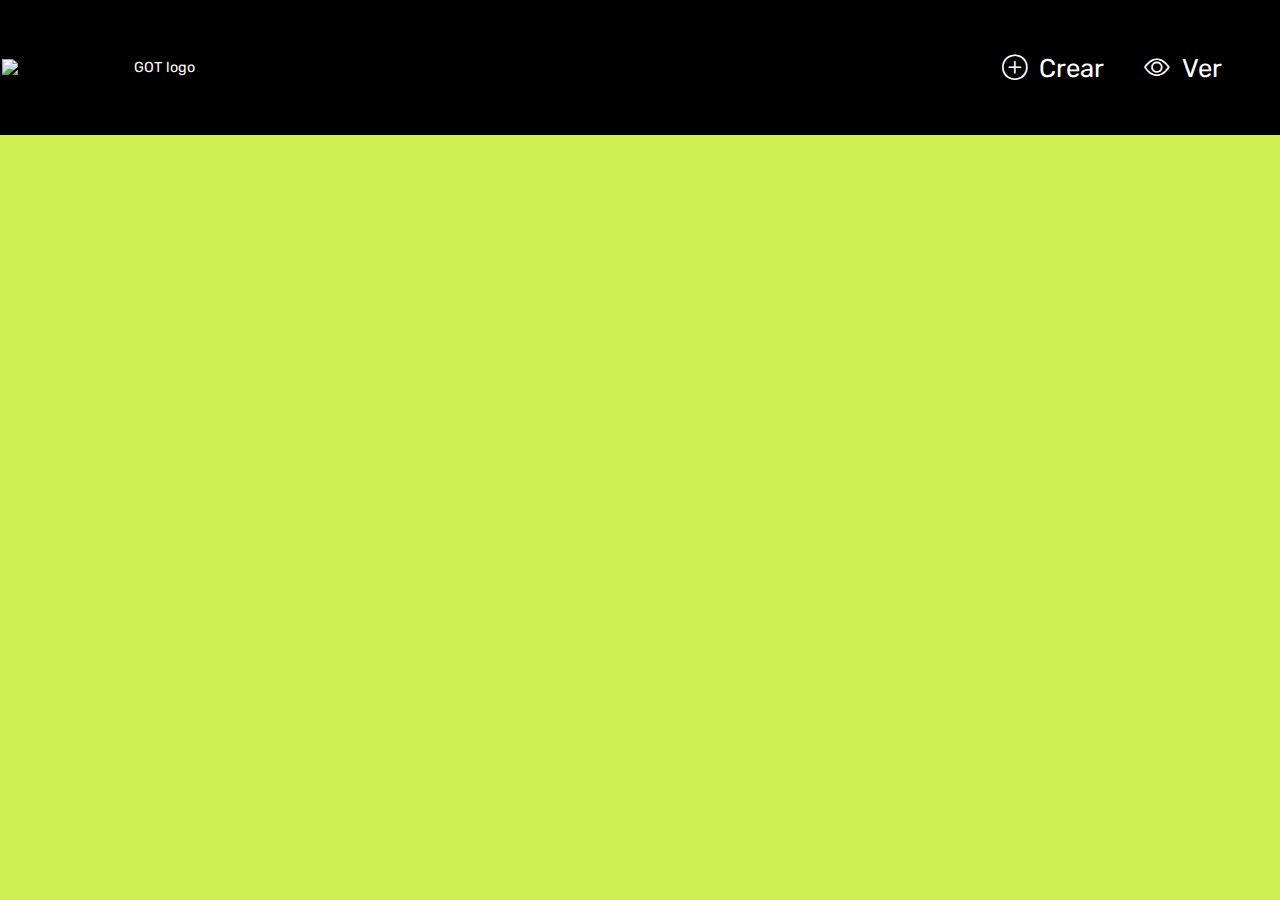
==== index.html @ fc841cf4 "feat: :zap: Agregar funcionalidades de editar" ====
<!DOCTYPE html>
<html lang="es">
<head>
    <meta charset="UTF-8">
    <meta name="viewport" content="width=device-width, initial-scale=1.0">
    <title>Got Park</title>
    <link rel="icon" href="https://i.pinimg.com/originals/06/63/ee/0663eeacca54ae7ca42e17acbb369b32.png">
    <link rel="stylesheet" href="styles.css">
    <link rel="stylesheet" href="https://cdn.jsdelivr.net/npm/bootstrap-icons@1.9.1/font/bootstrap-icons.css">
</head>
<body>
    <div class="container">
        <aside>
            <header>
                <button id="footer" class="boton-menu-cabe"><img class="imagenMenu" src="https://upload.wikimedia.org/wikipedia/commons/b/b5/Logo_Game_of_Thrones.png" alt="GOT logo"></button>
                
            </header>
            <nav>
                <ul class="lista">
                    <li>
                        <button id="crear" class="boton-menu boton-categoria"><i class="bi bi-plus-circle"></i><span>Crear</span></button>
                    </li>
                    <li>
                        <button id="ver" class="boton-menu boton-categoria "><i class="bi bi-eye"></i><span>Ver</span></button>
                    </li>
                </ul>
            </nav>
        </aside>
        <main id="main">
            <div id="contenedor-elementos" class="contenedor-elementos">
                <!-- Esto se va a rellenar con JS -->
            </div>
            <div id="tabla-c" class="tabla-container oculto">
                <table>
                    <thead>
                        <tr>
                            <th>Id</th>
                            <th>Placa</th>
                            <th>Tipo</th>
                            <th>Hora</th>
                            <th>Espacio</th>
                            <th>Acciones</th>
                        </tr>
                    </thead>
                    <tbody id="tabla-body">
                    </tbody>
                </table>
            </div>
        </main>
    </div>
</body>
<script src="script.js"></script>
</html>
---- styles.css ----
@import url('https://fonts.googleapis.com/css2?family=Rubik:wght@300;400;500;600;700;800;900&display=swap');
:root {
    --clr-main: #cfef52;
    --clr-black: #000;
    --clr-white: #fff;
    --clr-gray: #ebc7c7;
    --clr-green: #509840;
    --clr-transparente: #00000071;
    --clr-blue-dark: #002C3A;
    --clr-blue-ligh: #3088AE;
    --clr-blue-sky: #72D2EB;
    --clr-blue-delicado: #1075e1;
    --clr-red: #f32e14;
}
.contenedor-cabecera { 
    background-color: transparent;
}
* {
    margin: 0;
    padding: 0;
    box-sizing: border-box;
    font-family: 'Rubik', sans-serif;
    overflow-x: hidden;
}
h1, h2, h3, h4, h5, h6, p, a, input, textarea { margin: 0;}
ul { list-style-type: none; }
a { text-decoration: none; }
.container {
    display: flex;
    background-color: var(--clr-main);
    flex-direction: column;
}
aside {
    background-color: var(--clr-black);
    padding: 0.1rem;
    color: var(--clr-white);
    position: sticky;
    width:100vw;
    height: 15vh;
    top: 0;
    display: flex;
    justify-content: space-between;
    align-items: center;
    padding-right: 3vw;
}
header {
    width: 50%;
}
.boton-menu {
    background-color: transparent;
    border: 0;
    color: var(--clr-white);
    cursor: pointer;
    display: flex;
    flex-direction: row;
    align-items: center;
    gap: 0.7rem;
    font-weight: 400;
    padding: 0;
    font-size: 2vw;
    height: 100%;
    color: var(--clr-white);
    padding: 20px;
}
.boton-menu-cabe {
    background-color: transparent;
    border: 0;
    color: var(--clr-white);
    cursor: pointer;
    display: flex;
    flex-direction: column;
    align-items: start;
    gap: 0.1rem;
    font-weight: 400;
    padding: 0;
    font-size: 0.9rem;
    width: 100%;
    color: var(--clr-white);
}
.lista {
    display: flex;
    gap: 0;
    flex-wrap: wrap;  
}
.boton-menu.active {
    background-color: var(--clr-white);
    color: var(--clr-black);
    border-radius: 0.5rem;
}
.imagenMenu {
    width: 50%;
    object-fit: cover;
}
main {
    background-attachment: fixed;
    background-repeat: no-repeat;
    background-size: cover;
    margin: 0;
    padding: 0;
    height: 85vh;
}
.formulario {
    background-color: var(--clr-gray);
    display: flex;
    height: 80vh;
    justify-content: center;
    align-items: center;

}
.contenedor-formulario {
    max-width: 700px;
    width: 100%;
    padding: 25px 30px;
    background-color: var(--clr-white);
    border-radius: 10px;
}
.contenedor-formulario .title {
    font-size: 25px;
    font-weight: 500;
    margin-bottom: 10px
}
.container form {
    display: flex;
    flex-wrap: wrap;
    justify-content: space-between;
    margin: 10px 12px 0;
}
form .form-group {
    margin-bottom: 15px;
    width: calc(100%/2 - 20px);
}
form span{
    display: block;
    font-weight: 500;
    margin-bottom: 5px;
}
.form-group input, .form-group select{
    height: 40px;
    width: 100%;
    outline: none;
    border-radius: 5%;
    border: 1px solid var(--clr-gray);
    padding-left: 15px;
    border-bottom-width: 2px;
    transition: all 0.3s ease;
}
form .button {
    width: 100%;
    height: 40px;
    margin: 0; 
}
form .button input {
    width: 100%;
    height: 100%;
    outline: none;
    cursor: pointer;
    background-color: var(--clr-black);
    color: var(--clr-white);
    border: none;
    border-radius: 5px;
}

/* Para la tabla */
.main-tabla{
    background-image: url("https://media4.giphy.com/media/551KVCDoIwyiyXMVG9/giphy.gif");
    background-size: cover;
    background-attachment: fixed;
}
.tabla-container{
    display: flex;
    flex-direction: column;
    justify-content: center;
    height: 100%;
    background-color: var(--clr-transparente);
}
.tabla-div{
}
table {
    color: #fff;
    font-size: 2vw;
    width: 70%;
    margin: auto;
    margin-top: 5vh;
    margin-bottom: 5vh;
}
thead {
    background: var(--clr-blue-dark);
}
th {
    padding: 20px 15px ;
    font-weight: 700;
    text-transform: uppercase;
}
td {
    padding: 15px;
    border-bottom: solid 1px var(--clr-tb-b);
}
tbody tr {
    background-color: var(--clr-blue-ligh);
    cursor: pointer;
}
tbody tr:hover { background: var(--clr-blue-delicado); }
tr:nth-child(even){ background-color: var(--clr-blue-sky);}
.oculto{
    display: none;
}
.boton {
    padding: 10px 20px;
    color: #fff;
    border: none;
    cursor: pointer;
    border-radius: 1vw;
}
.boton-eliminar {background-color: var(--clr-red);
margin-left: 0.5vw;}
.boton-editar {background-color: var(--clr-blue-dark);}
.count {
    display: flex;
}
.oculto{
    display: none;
}
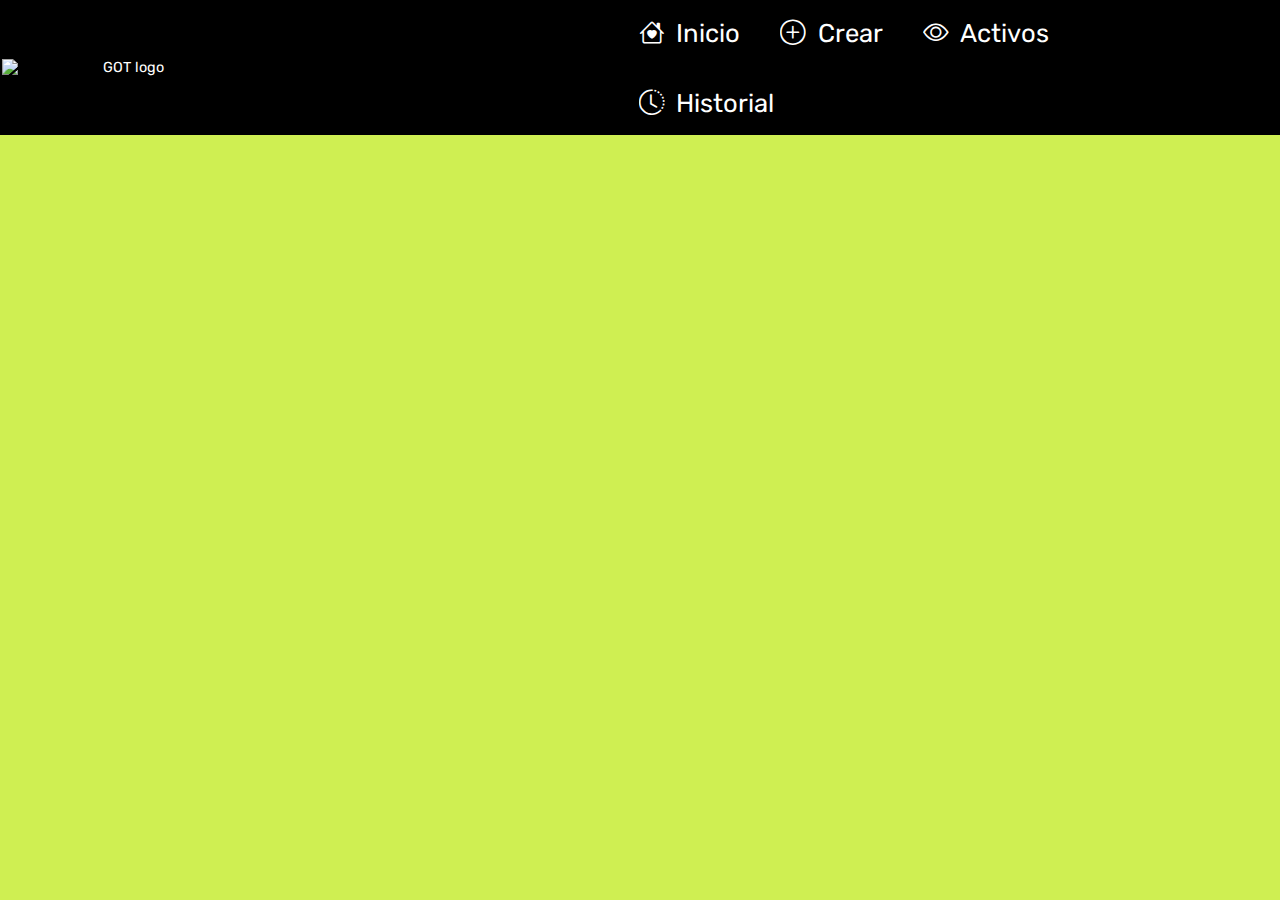
==== commit 465240a7: "feat: :art: Se completo el historial y se empexzo el inicio" ====
--- a/index.html
+++ b/index.html
@@ -18,10 +18,16 @@
             <nav>
                 <ul class="lista">
                     <li>
+                        <button id="inicio" class="boton-menu boton-categoria"><i class="bi bi-house-heart"></i><span>Inicio</span></button>
+                    </li>
+                    <li>
                         <button id="crear" class="boton-menu boton-categoria"><i class="bi bi-plus-circle"></i><span>Crear</span></button>
                     </li>
                     <li>
-                        <button id="ver" class="boton-menu boton-categoria "><i class="bi bi-eye"></i><span>Ver</span></button>
+                        <button id="ver" class="boton-menu boton-categoria "><i class="bi bi-eye"></i><span>Activos</span></button>
+                    </li>
+                    <li>
+                        <button id="historial" class="boton-menu boton-categoria"><i class="bi bi-clock-history"></i><span>Historial</span></button>
                     </li>
                 </ul>
             </nav>
@@ -34,12 +40,12 @@
                 <table>
                     <thead>
                         <tr>
-                            <th>Id</th>
+                            <th>#</th>
                             <th>Placa</th>
                             <th>Tipo</th>
                             <th>Hora</th>
-                            <th>Espacio</th>
-                            <th>Acciones</th>
+                            <th>Garaje</th>
+                            <th>Accion</th>
                         </tr>
                     </thead>
                     <tbody id="tabla-body">
--- a/styles.css
+++ b/styles.css
@@ -74,7 +74,7 @@
     font-weight: 400;
     padding: 0;
     font-size: 0.9rem;
-    width: 100%;
+    width: 80%;
     color: var(--clr-white);
 }
 .lista {
@@ -105,7 +105,6 @@
     height: 80vh;
     justify-content: center;
     align-items: center;
-
 }
 .contenedor-formulario {
     max-width: 700px;
@@ -159,7 +158,6 @@
     border: none;
     border-radius: 5px;
 }
-
 /* Para la tabla */
 .main-tabla{
     background-image: url("https://media4.giphy.com/media/551KVCDoIwyiyXMVG9/giphy.gif");
@@ -170,8 +168,8 @@
     display: flex;
     flex-direction: column;
     justify-content: center;
-    height: 100%;
     background-color: var(--clr-transparente);
+    min-height: 85vh;
 }
 .tabla-div{
 }
@@ -210,13 +208,31 @@
     border: none;
     cursor: pointer;
     border-radius: 1vw;
+    display: flex;
+    gap: 1vw;
+    margin: auto;
 }
 .boton-eliminar {background-color: var(--clr-red);
 margin-left: 0.5vw;}
-.boton-editar {background-color: var(--clr-blue-dark);}
+.boton-editar {background-color: var(--clr-blue-dark);
+}
 .count {
     display: flex;
 }
+/* para el inicio */
+.main-inicio {
+    background-image: url("https://i.pinimg.com/originals/45/a0/95/45a095cefde81ac9df9708ea105a4f75.gif");
+    background-size: cover;
+    background-attachment: fixed;
+}
+.contenedor-inicio{
+    display: flex;
+    flex-direction: column;
+    justify-content: center;
+    background-color: var(--clr-transparente);
+    min-height: 85vh;
+}
+
 .oculto{
     display: none;
 }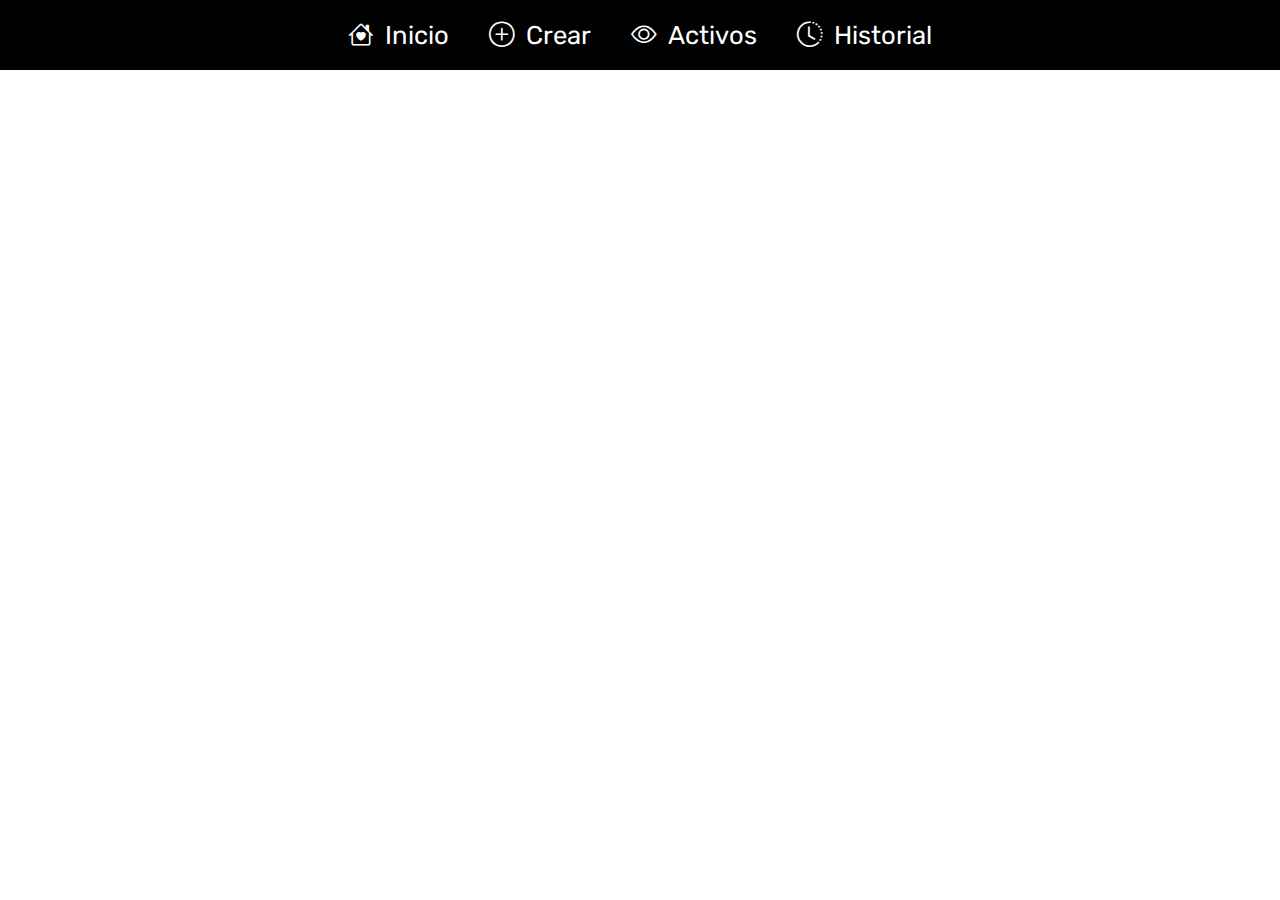
==== commit c98fbc53: "feat: :art: Se añadio la estructura del formulario y la barra" ====
--- a/index.html
+++ b/index.html
@@ -3,7 +3,7 @@
 <head>
     <meta charset="UTF-8">
     <meta name="viewport" content="width=device-width, initial-scale=1.0">
-    <title>Got Park</title>
+    <title>RunRun</title>
     <link rel="icon" href="https://i.pinimg.com/originals/06/63/ee/0663eeacca54ae7ca42e17acbb369b32.png">
     <link rel="stylesheet" href="styles.css">
     <link rel="stylesheet" href="https://cdn.jsdelivr.net/npm/bootstrap-icons@1.9.1/font/bootstrap-icons.css">
@@ -11,10 +11,6 @@
 <body>
     <div class="container">
         <aside>
-            <header>
-                <button id="footer" class="boton-menu-cabe"><img class="imagenMenu" src="https://upload.wikimedia.org/wikipedia/commons/b/b5/Logo_Game_of_Thrones.png" alt="GOT logo"></button>
-                
-            </header>
             <nav>
                 <ul class="lista">
                     <li>
@@ -43,9 +39,10 @@
                             <th>#</th>
                             <th>Placa</th>
                             <th>Tipo</th>
-                            <th>Hora</th>
-                            <th>Garaje</th>
-                            <th>Accion</th>
+                            <th>Entrada</th>
+                            <th>Salida</th>
+                            <th>Espacio</th>
+                            <th></th>
                         </tr>
                     </thead>
                     <tbody id="tabla-body">
--- a/styles.css
+++ b/styles.css
@@ -1,6 +1,6 @@
 @import url('https://fonts.googleapis.com/css2?family=Rubik:wght@300;400;500;600;700;800;900&display=swap');
 :root {
-    --clr-main: #cfef52;
+    --clr-main: #000000;
     --clr-black: #000;
     --clr-white: #fff;
     --clr-gray: #ebc7c7;
@@ -10,17 +10,15 @@
     --clr-blue-ligh: #3088AE;
     --clr-blue-sky: #72D2EB;
     --clr-blue-delicado: #1075e1;
-    --clr-red: #f32e14;
-}
-.contenedor-cabecera { 
-    background-color: transparent;
+    --clr-red: #a51a07;
+    --clr-inp: #fce4e1;
+    --clr-blur: hsla(0, 0%, 100%, 0.299);
 }
 * {
     margin: 0;
     padding: 0;
     box-sizing: border-box;
     font-family: 'Rubik', sans-serif;
-    overflow-x: hidden;
 }
 h1, h2, h3, h4, h5, h6, p, a, input, textarea { margin: 0;}
 ul { list-style-type: none; }
@@ -32,16 +30,14 @@
 }
 aside {
     background-color: var(--clr-black);
-    padding: 0.1rem;
-    color: var(--clr-white);
+    color: var(--clr-white);
+    display: flex;
+    justify-content: center;
+    align-items: center;
     position: sticky;
-    width:100vw;
-    height: 15vh;
-    top: 0;
-    display: flex;
-    justify-content: space-between;
-    align-items: center;
-    padding-right: 3vw;
+    top: 0; 
+    z-index: 1000;
+    width: 100%; 
 }
 header {
     width: 50%;
@@ -62,25 +58,9 @@
     color: var(--clr-white);
     padding: 20px;
 }
-.boton-menu-cabe {
-    background-color: transparent;
-    border: 0;
-    color: var(--clr-white);
-    cursor: pointer;
-    display: flex;
-    flex-direction: column;
-    align-items: start;
-    gap: 0.1rem;
-    font-weight: 400;
-    padding: 0;
-    font-size: 0.9rem;
-    width: 80%;
-    color: var(--clr-white);
-}
 .lista {
     display: flex;
-    gap: 0;
-    flex-wrap: wrap;  
+    flex-wrap: wrap; 
 }
 .boton-menu.active {
     background-color: var(--clr-white);
@@ -95,28 +75,27 @@
     background-attachment: fixed;
     background-repeat: no-repeat;
     background-size: cover;
-    margin: 0;
-    padding: 0;
-    height: 85vh;
+    height: 100%;
 }
 .formulario {
-    background-color: var(--clr-gray);
-    display: flex;
-    height: 80vh;
-    justify-content: center;
-    align-items: center;
+    background-image: url("https://i.pinimg.com/originals/e1/c8/7e/e1c87ee027baaf5b8a31d97eb74d1d1d.gif");
 }
 .contenedor-formulario {
-    max-width: 700px;
+    max-width: 70vw;
     width: 100%;
     padding: 25px 30px;
-    background-color: var(--clr-white);
     border-radius: 10px;
+    margin: auto;
+    margin-top: 5vh;
+    margin-bottom: 5vh;
+    backdrop-filter: blur(10px);
+    background-color: var(--clr-blur);
 }
 .contenedor-formulario .title {
-    font-size: 25px;
     font-weight: 500;
-    margin-bottom: 10px
+    margin-bottom: 10px;
+    text-align: center;
+    color: var(--clr-inp);
 }
 .container form {
     display: flex;
@@ -127,6 +106,7 @@
 form .form-group {
     margin-bottom: 15px;
     width: calc(100%/2 - 20px);
+    color: var(--clr-inp);
 }
 form span{
     display: block;
@@ -137,12 +117,15 @@
     height: 40px;
     width: 100%;
     outline: none;
-    border-radius: 5%;
-    border: 1px solid var(--clr-gray);
+    border-radius: 2vw;
+    border: 1px solid var(--clr-blue-dark);
     padding-left: 15px;
-    border-bottom-width: 2px;
+    padding-right: 15px;
+    background-color: var(--clr-transparente);
     transition: all 0.3s ease;
-}
+    color: var(--clr-inp);
+}
+
 form .button {
     width: 100%;
     height: 40px;
@@ -153,18 +136,20 @@
     height: 100%;
     outline: none;
     cursor: pointer;
-    background-color: var(--clr-black);
+    background-color: var(--clr-tb-b);
     color: var(--clr-white);
     border: none;
     border-radius: 5px;
+    backdrop-filter: blur(10px);
 }
 /* Para la tabla */
 .main-tabla{
-    background-image: url("https://media4.giphy.com/media/551KVCDoIwyiyXMVG9/giphy.gif");
+    background-image: url("https://hips.hearstapps.com/hmg-prod/images/jalpadragcarwheelie-64871d23285f1.gif?resize=640:*");
     background-size: cover;
     background-attachment: fixed;
 }
 .tabla-container{
+    backdrop-filter: blur(5px);
     display: flex;
     flex-direction: column;
     justify-content: center;
@@ -221,7 +206,7 @@
 }
 /* para el inicio */
 .main-inicio {
-    background-image: url("https://i.pinimg.com/originals/45/a0/95/45a095cefde81ac9df9708ea105a4f75.gif");
+    background-image: url("https://bordalo.observador.pt/v2/q:70/rs:fill:770:433/c:770:433:nowe:0:0/plain/https://s3.observador.pt/wp-content/uploads/2022/07/09192352/ezgifcom-gif-maker.gif");
     background-size: cover;
     background-attachment: fixed;
 }
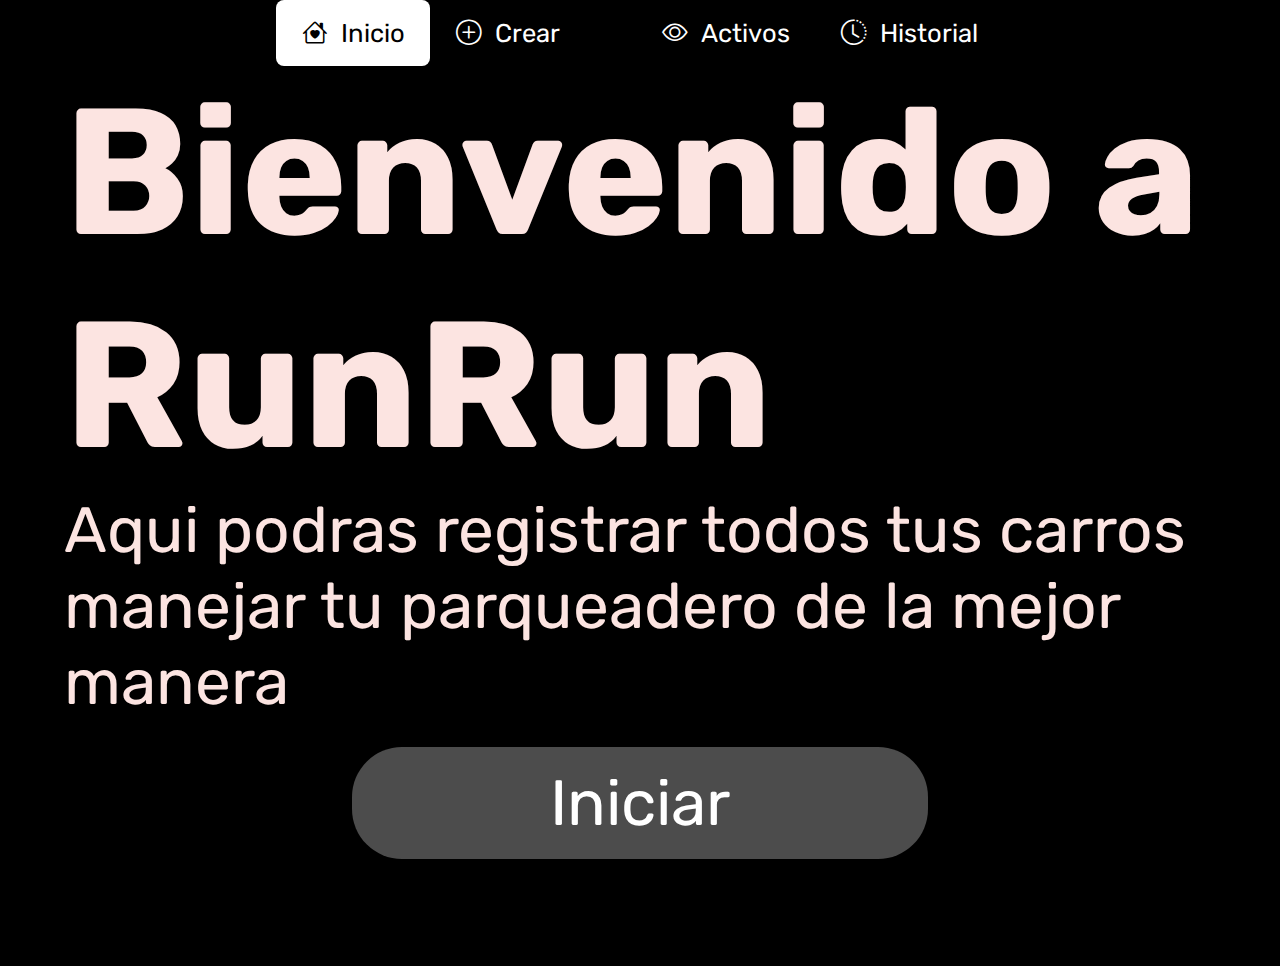
==== commit 87b68b1b: "feat: :art: se puso estructura" ====
--- a/index.html
+++ b/index.html
@@ -10,7 +10,7 @@
 </head>
 <body>
     <div class="container">
-        <aside>
+        <header>
             <nav>
                 <ul class="lista">
                     <li>
@@ -18,6 +18,10 @@
                     </li>
                     <li>
                         <button id="crear" class="boton-menu boton-categoria"><i class="bi bi-plus-circle"></i><span>Crear</span></button>
+                    </li>
+                    <li class="tiempoReal">
+                        <p id="fechaH"></p>
+                        <p id="horaH"></p>
                     </li>
                     <li>
                         <button id="ver" class="boton-menu boton-categoria "><i class="bi bi-eye"></i><span>Activos</span></button>
@@ -27,7 +31,7 @@
                     </li>
                 </ul>
             </nav>
-        </aside>
+        </header>
         <main id="main">
             <div id="contenedor-elementos" class="contenedor-elementos">
                 <!-- Esto se va a rellenar con JS -->
--- a/styles.css
+++ b/styles.css
@@ -27,8 +27,9 @@
     display: flex;
     background-color: var(--clr-main);
     flex-direction: column;
-}
-aside {
+    width: 100vw;
+}
+header {
     background-color: var(--clr-black);
     color: var(--clr-white);
     display: flex;
@@ -37,10 +38,16 @@
     position: sticky;
     top: 0; 
     z-index: 1000;
-    width: 100%; 
-}
-header {
-    width: 50%;
+    width: 100vw; 
+}
+.tiempoReal {
+    color: var(--clr-white);
+    padding: 1vh 2vw;
+    font-size: 1.5vw;
+    display: flex;
+    flex-direction: column;
+    align-items: center;
+    justify-content: center;
 }
 .boton-menu {
     background-color: transparent;
@@ -50,13 +57,13 @@
     display: flex;
     flex-direction: row;
     align-items: center;
-    gap: 0.7rem;
+    gap: 1vw;
     font-weight: 400;
     padding: 0;
     font-size: 2vw;
     height: 100%;
     color: var(--clr-white);
-    padding: 20px;
+    padding: 2vh 2vw;
 }
 .lista {
     display: flex;
@@ -67,51 +74,88 @@
     color: var(--clr-black);
     border-radius: 0.5rem;
 }
-.imagenMenu {
-    width: 50%;
-    object-fit: cover;
-}
 main {
     background-attachment: fixed;
     background-repeat: no-repeat;
     background-size: cover;
-    height: 100%;
-}
+    min-height: 100vh;
+    display: flex;
+    align-items: center;
+    justify-content: center;
+}
+/* para el inicio */
+.main-inicio {
+    background-image: url("https://upload-os-bbs.hoyolab.com/upload/2023/06/04/345859709/05adb3c2a06cdddf2826b2dbbb6eeae5_4025544552747757028.jpeg");
+
+}
+.contenedor-inicio{
+    backdrop-filter: blur(10px);
+    background-color: var(--clr-transparente);
+    min-height: 100vh;
+    padding-bottom: 5vh;
+}
+.titulo-inicio {
+    font-size: 14vw;
+}
+.texto-inicio {
+    font-size: 5vw;
+}
+.caja-inicio {
+    color: var(--clr-inp);
+    display: flex;
+    flex-direction: column;
+    justify-content: center;
+    padding: 0 5vw 0;
+}
+.boton-iniciar {
+    background-color: var(--clr-blur);
+    color: var(--clr-white);
+    padding: 2vh 2vw;
+    border-radius: 50px;
+    border: none;
+    cursor: pointer;
+    width: 50%;
+    font-size: 5vw;
+    margin: auto;
+    margin-top: 3vh;
+    transition: background-color 0.3s ease-in-out;
+    &:hover {
+        background-color: var(--clr-black); 
+    }   
+}
+
 .formulario {
     background-image: url("https://i.pinimg.com/originals/e1/c8/7e/e1c87ee027baaf5b8a31d97eb74d1d1d.gif");
 }
 .contenedor-formulario {
     max-width: 70vw;
-    width: 100%;
-    padding: 25px 30px;
+    padding: 5vh 5vw;
     border-radius: 10px;
-    margin: auto;
-    margin-top: 5vh;
-    margin-bottom: 5vh;
+    margin: 5vh 5vw;
     backdrop-filter: blur(10px);
     background-color: var(--clr-blur);
 }
 .contenedor-formulario .title {
     font-weight: 500;
-    margin-bottom: 10px;
+    margin-bottom: 1vh;
     text-align: center;
     color: var(--clr-inp);
 }
 .container form {
-    display: flex;
+    display: flex;  
     flex-wrap: wrap;
     justify-content: space-between;
-    margin: 10px 12px 0;
+    margin: 1vh 1vw 0;
 }
 form .form-group {
-    margin-bottom: 15px;
+    margin-bottom: 2vh;
     width: calc(100%/2 - 20px);
     color: var(--clr-inp);
 }
 form span{
     display: block;
     font-weight: 500;
-    margin-bottom: 5px;
+    margin-bottom: 1vh;
 }
 .form-group input, .form-group select{
     height: 40px;
@@ -119,8 +163,8 @@
     outline: none;
     border-radius: 2vw;
     border: 1px solid var(--clr-blue-dark);
-    padding-left: 15px;
-    padding-right: 15px;
+    padding-left: 1vw;
+    padding-right: 1vw;
     background-color: var(--clr-transparente);
     transition: all 0.3s ease;
     color: var(--clr-inp);
@@ -136,7 +180,7 @@
     height: 100%;
     outline: none;
     cursor: pointer;
-    background-color: var(--clr-tb-b);
+    background-color: var(--clr-blur);
     color: var(--clr-white);
     border: none;
     border-radius: 5px;
@@ -147,24 +191,22 @@
     background-image: url("https://hips.hearstapps.com/hmg-prod/images/jalpadragcarwheelie-64871d23285f1.gif?resize=640:*");
     background-size: cover;
     background-attachment: fixed;
+    min-height: 100vh;
 }
 .tabla-container{
-    backdrop-filter: blur(5px);
-    display: flex;
-    flex-direction: column;
-    justify-content: center;
-    background-color: var(--clr-transparente);
-    min-height: 85vh;
-}
-.tabla-div{
+    backdrop-filter: blur(15px);
+    display: flex;
+    flex-direction: column;
+    justify-content: center;
+    align-items: center;
+
+    min-height: 100vh;
+    width: 100%;
 }
 table {
     color: #fff;
     font-size: 2vw;
-    width: 70%;
-    margin: auto;
-    margin-top: 5vh;
-    margin-bottom: 5vh;
+    max-width: 60%;
 }
 thead {
     background: var(--clr-blue-dark);
@@ -176,48 +218,33 @@
 }
 td {
     padding: 15px;
-    border-bottom: solid 1px var(--clr-tb-b);
+    border-bottom: solid 1px transparent;
 }
 tbody tr {
-    background-color: var(--clr-blue-ligh);
-    cursor: pointer;
-}
-tbody tr:hover { background: var(--clr-blue-delicado); }
-tr:nth-child(even){ background-color: var(--clr-blue-sky);}
-.oculto{
-    display: none;
-}
+    background-color: transparent;  
+    backdrop-filter: blur(15px);
+    cursor: pointer;
+}
+tbody tr:hover { background: var(--clr-transparente); }
+tr:nth-child(even){ background-color: var(--clr-blur);  
+    backdrop-filter: blur(15px);}
 .boton {
-    padding: 10px 20px;
     color: #fff;
     border: none;
     cursor: pointer;
-    border-radius: 1vw;
-    display: flex;
-    gap: 1vw;
-    margin: auto;
-}
-.boton-eliminar {background-color: var(--clr-red);
-margin-left: 0.5vw;}
-.boton-editar {background-color: var(--clr-blue-dark);
+    border-radius: 1vw; 
+    gap: .7vw;
+    display: flex;
+    padding: .9vw;
+    font-size: 1vw;
+}
+.boton-eliminar {background-color: var(--clr-red);}
+.boton-editar {
+    background-color: var(--clr-blue-dark);
 }
 .count {
     display: flex;
 }
-/* para el inicio */
-.main-inicio {
-    background-image: url("https://bordalo.observador.pt/v2/q:70/rs:fill:770:433/c:770:433:nowe:0:0/plain/https://s3.observador.pt/wp-content/uploads/2022/07/09192352/ezgifcom-gif-maker.gif");
-    background-size: cover;
-    background-attachment: fixed;
-}
-.contenedor-inicio{
-    display: flex;
-    flex-direction: column;
-    justify-content: center;
-    background-color: var(--clr-transparente);
-    min-height: 85vh;
-}
-
 .oculto{
     display: none;
 }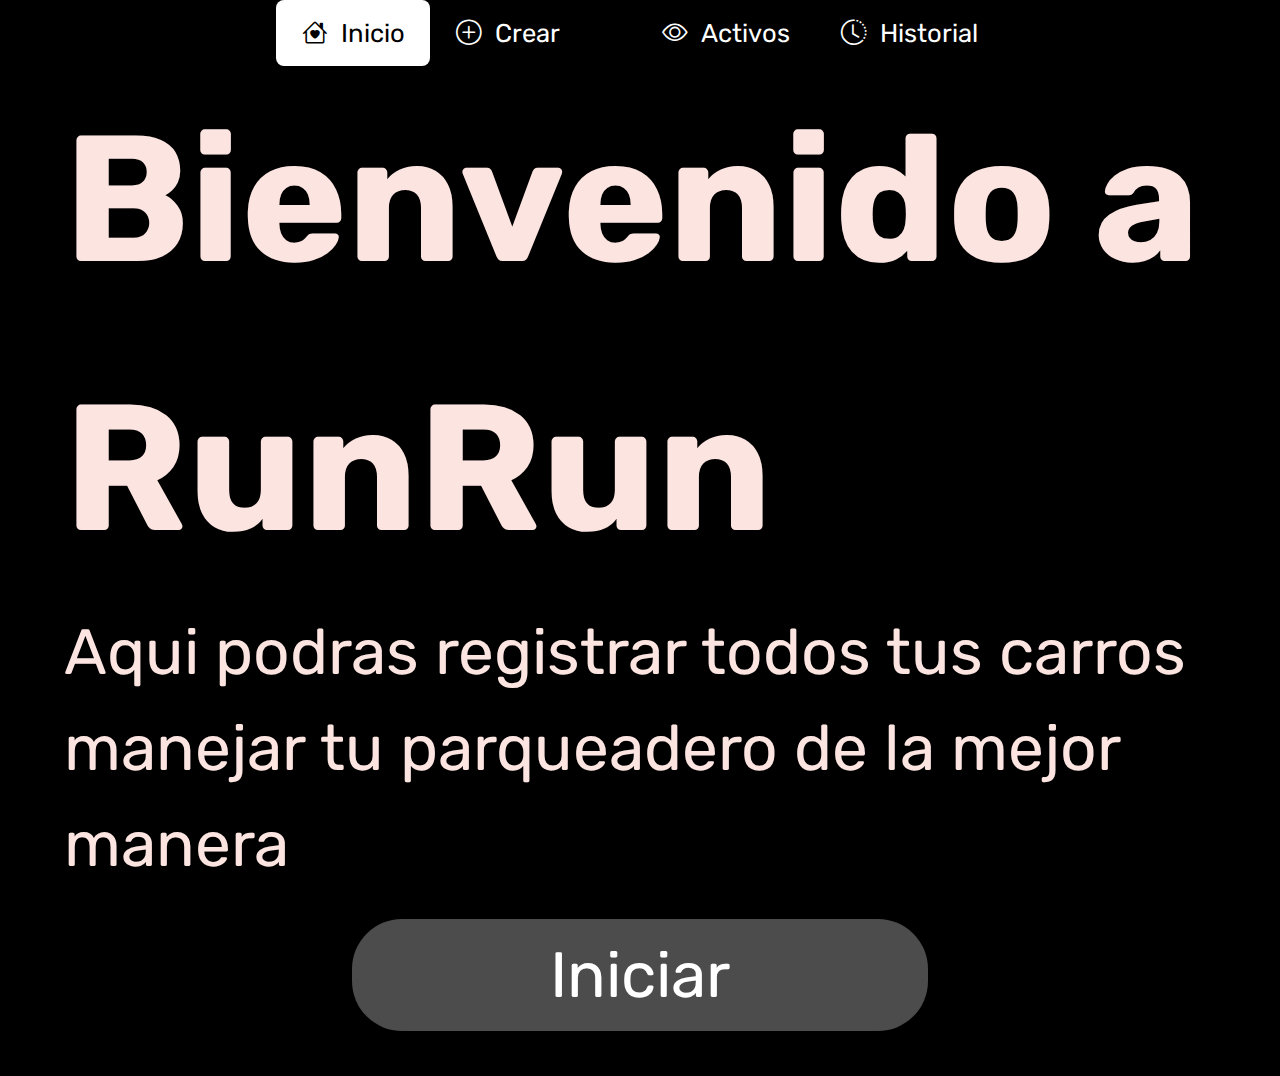
==== commit 951404e1: "feat: :lipstick: Se edito y se hicieron mejoras" ====
--- a/index.html
+++ b/index.html
@@ -4,11 +4,19 @@
     <meta charset="UTF-8">
     <meta name="viewport" content="width=device-width, initial-scale=1.0">
     <title>RunRun</title>
-    <link rel="icon" href="https://i.pinimg.com/originals/06/63/ee/0663eeacca54ae7ca42e17acbb369b32.png">
+    <link rel="icon" href="https://uploads.knightlab.com/storymapjs/1b1b7a838427f5e74b7b40cc51325962/zonas-de-estacionamiento-regulado-en-medellin/_images/pking.jpg">
     <link rel="stylesheet" href="styles.css">
     <link rel="stylesheet" href="https://cdn.jsdelivr.net/npm/bootstrap-icons@1.9.1/font/bootstrap-icons.css">
 </head>
 <body>
+    <aside id="media-query">
+        <div class="tiempoReal tiempoM">
+            <p id="fechaA"></p> 
+            <p id="horaA"></p>
+        </div>
+        <h2>Bienvenido a RunRun</h2>
+        <p>Esta pagina por ahora no se encuantra disponible para dispositivos mobiles porfavor accede con tu compu para poder acceder a nuestros servicios. Bye Bye :)</p>
+    </aside>
     <div class="container">
         <header>
             <nav>
--- a/styles.css
+++ b/styles.css
@@ -1,17 +1,12 @@
 @import url('https://fonts.googleapis.com/css2?family=Rubik:wght@300;400;500;600;700;800;900&display=swap');
 :root {
-    --clr-main: #000000;
     --clr-black: #000;
     --clr-white: #fff;
     --clr-gray: #ebc7c7;
-    --clr-green: #509840;
     --clr-transparente: #00000071;
     --clr-blue-dark: #002C3A;
-    --clr-blue-ligh: #3088AE;
-    --clr-blue-sky: #72D2EB;
-    --clr-blue-delicado: #1075e1;
-    --clr-red: #a51a07;
     --clr-inp: #fce4e1;
+    --clr-red: #df1313;
     --clr-blur: hsla(0, 0%, 100%, 0.299);
 }
 * {
@@ -20,12 +15,23 @@
     box-sizing: border-box;
     font-family: 'Rubik', sans-serif;
 }
+body {
+    background-color: var(--clr-white);
+    color: var(--clr-black);
+    font-size: 16px;
+    line-height: 1.5;
+    margin: 0;
+    padding: 0;
+    -webkit-font-smoothing: antialiased;
+    -moz-osx-font-smoothing: grayscale;
+    overflow-x: hidden;
+}
 h1, h2, h3, h4, h5, h6, p, a, input, textarea { margin: 0;}
 ul { list-style-type: none; }
 a { text-decoration: none; }
 .container {
     display: flex;
-    background-color: var(--clr-main);
+    background-color: var(--clr-black);
     flex-direction: column;
     width: 100vw;
 }
@@ -86,7 +92,6 @@
 /* para el inicio */
 .main-inicio {
     background-image: url("https://upload-os-bbs.hoyolab.com/upload/2023/06/04/345859709/05adb3c2a06cdddf2826b2dbbb6eeae5_4025544552747757028.jpeg");
-
 }
 .contenedor-inicio{
     backdrop-filter: blur(10px);
@@ -123,7 +128,6 @@
         background-color: var(--clr-black); 
     }   
 }
-
 .formulario {
     background-image: url("https://i.pinimg.com/originals/e1/c8/7e/e1c87ee027baaf5b8a31d97eb74d1d1d.gif");
 }
@@ -199,7 +203,7 @@
     flex-direction: column;
     justify-content: center;
     align-items: center;
-
+    padding: 5vh 0;
     min-height: 100vh;
     width: 100%;
 }
@@ -221,11 +225,11 @@
     border-bottom: solid 1px transparent;
 }
 tbody tr {
-    background-color: transparent;  
+    background-color: var(--clr-transparente);  
     backdrop-filter: blur(15px);
     cursor: pointer;
 }
-tbody tr:hover { background: var(--clr-transparente); }
+tbody tr:hover { background: var(--clr-black); }
 tr:nth-child(even){ background-color: var(--clr-blur);  
     backdrop-filter: blur(15px);}
 .boton {
@@ -245,6 +249,44 @@
 .count {
     display: flex;
 }
+#media-query{
+    display: none;
+}
 .oculto{
     display: none;
+}
+@media (max-width: 768px) {
+    .container{ filter: blur(10px); }
+    .tabla-container, .contenedor-formulario{ display: none; }
+    #media-query{
+        display: flex;
+        flex-direction: column;
+        width: 100vw;
+        height: 100vh;
+        background-attachment: fixed;
+        background-size: cover;
+        background-repeat: no-repeat;
+        justify-content: center;
+        align-items: center;
+        top: 0;
+        position: fixed;
+        z-index: 1000;
+        color: var(--clr-white);
+        padding: 5vw;
+        text-align: center;
+    }
+    #media-query p {
+        font-size:5vw;
+    }
+    #media-query h2 {
+        font-size:15vw;
+        line-height: 1;
+    }
+    .tiempoM {
+        position: fixed;
+        top:0;
+        background-color: var(--clr-transparente);
+        padding: 4vw;
+        width: 100vw;
+    }
 }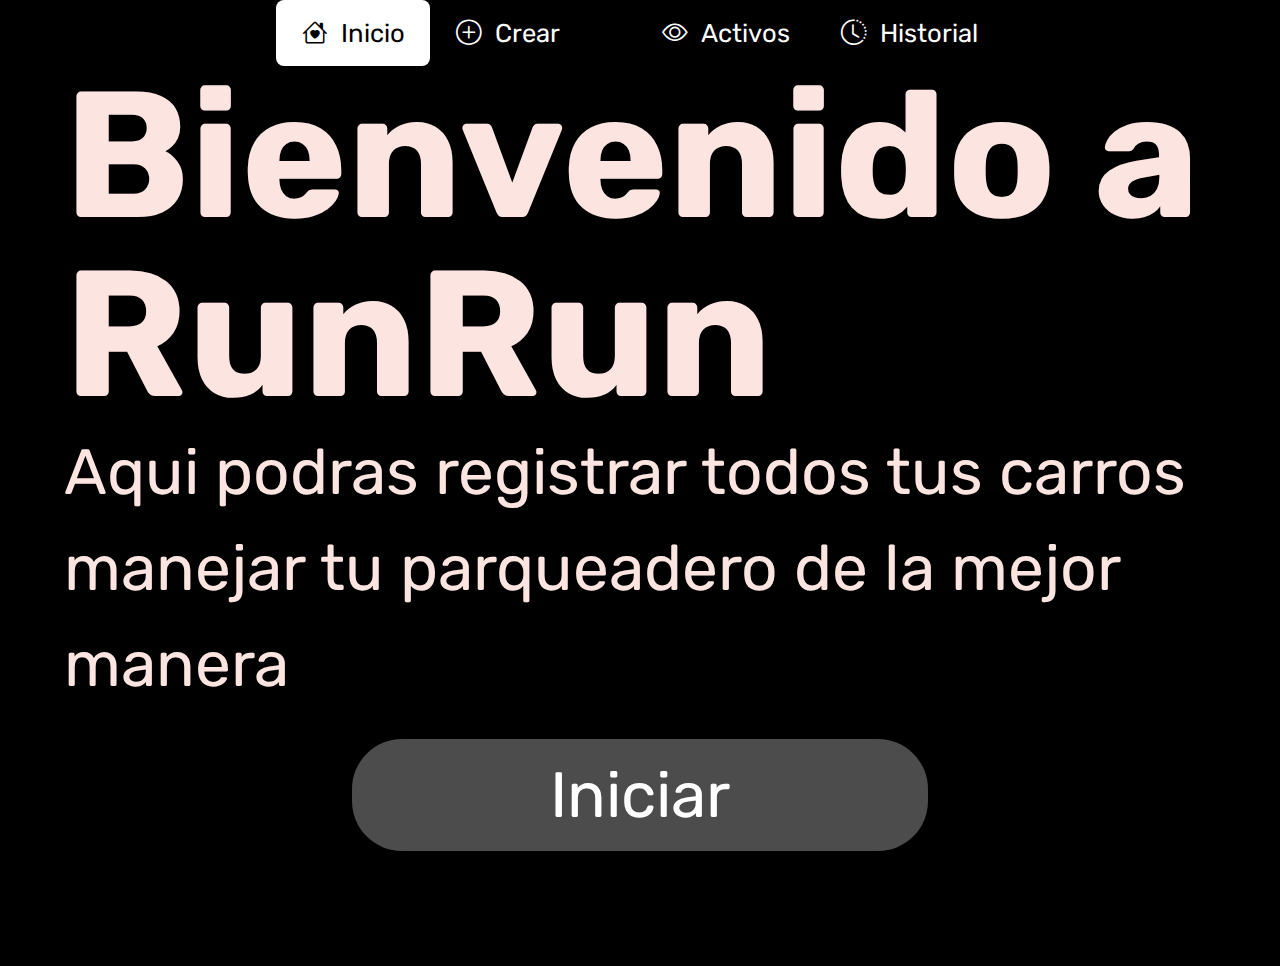
==== commit 32bc69d3: "feat: :lipstick: Se añadio el diseño de la barra de buscador" ====
--- a/index.html
+++ b/index.html
@@ -45,6 +45,10 @@
                 <!-- Esto se va a rellenar con JS -->
             </div>
             <div id="tabla-c" class="tabla-container oculto">
+                <div class="busc">
+                    <input type="text" id="buscador" placeholder="Ej. ABC123" required>
+                    <button id="buscar" class="boton-menu boton-buscar"><i class="bi bi-search"></i></button>
+                </div>
                 <table>
                     <thead>
                         <tr>
--- a/styles.css
+++ b/styles.css
@@ -101,6 +101,7 @@
 }
 .titulo-inicio {
     font-size: 14vw;
+    line-height: 1;
 }
 .texto-inicio {
     font-size: 5vw;
@@ -251,6 +252,24 @@
 }
 #media-query{
     display: none;
+}
+.busc {
+    display: flex;
+    margin-bottom: 2vh;
+}
+.busc input {
+    width: 100%;
+    outline: none;
+    border-radius: 2vw;
+    border: 1px solid var(--clr-blue-dark);
+    padding-left: 1vw;
+    padding-right: 1vw;
+    background-color: var(--clr-transparente);
+    transition: all 0.3s ease;
+    color: var(--clr-inp);
+}
+.busc button {
+    height: 5vh;
 }
 .oculto{
     display: none;
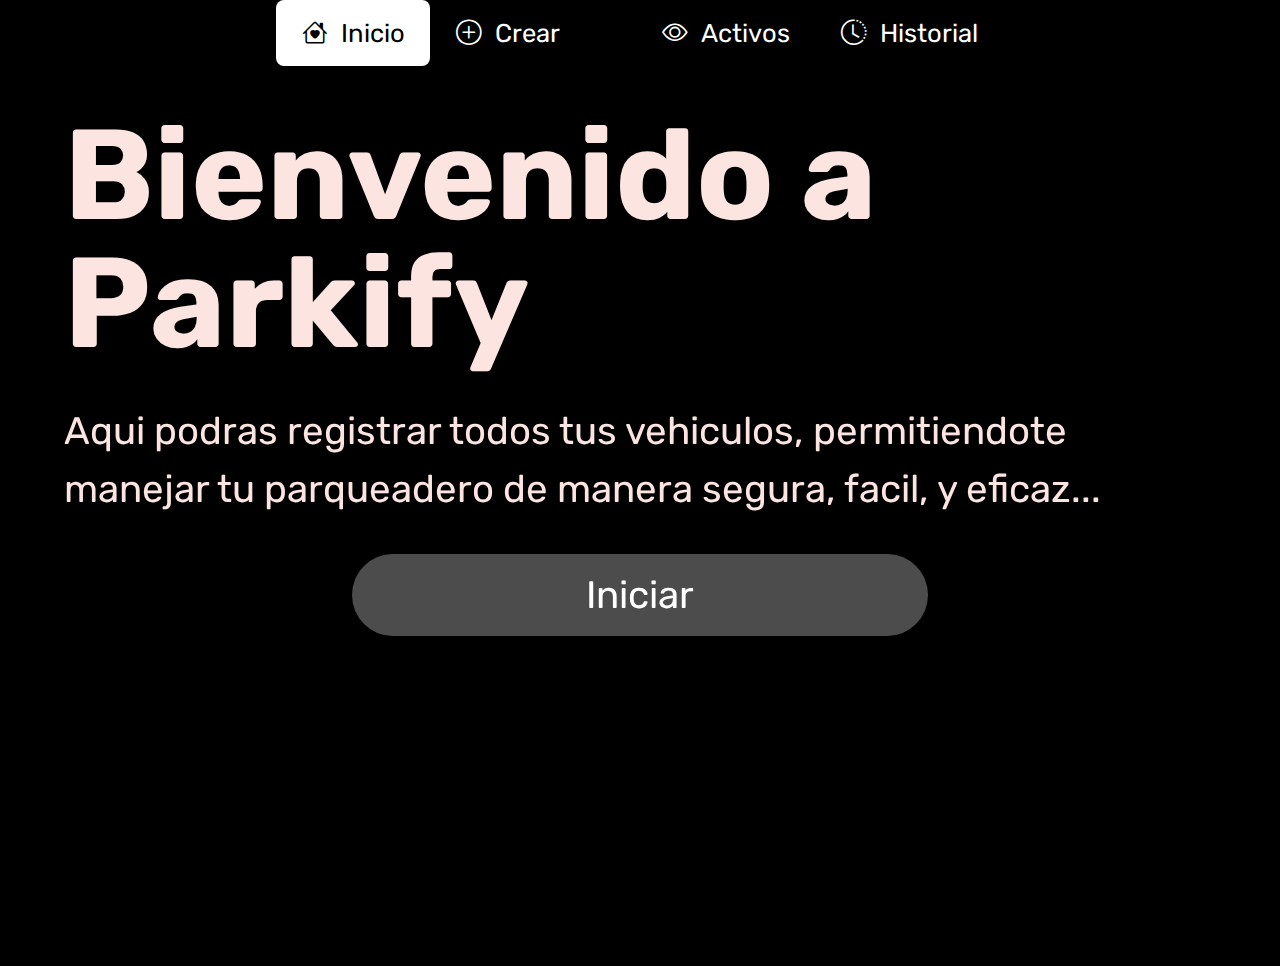
==== commit 629fa47e: "feat: :lipstick: Se agrego la muestra del total" ====
--- a/index.html
+++ b/index.html
@@ -3,7 +3,7 @@
 <head>
     <meta charset="UTF-8">
     <meta name="viewport" content="width=device-width, initial-scale=1.0">
-    <title>RunRun</title>
+    <title>Parkify</title>
     <link rel="icon" href="https://uploads.knightlab.com/storymapjs/1b1b7a838427f5e74b7b40cc51325962/zonas-de-estacionamiento-regulado-en-medellin/_images/pking.jpg">
     <link rel="stylesheet" href="styles.css">
     <link rel="stylesheet" href="https://cdn.jsdelivr.net/npm/bootstrap-icons@1.9.1/font/bootstrap-icons.css">
@@ -14,7 +14,7 @@
             <p id="fechaA"></p> 
             <p id="horaA"></p>
         </div>
-        <h2>Bienvenido a RunRun</h2>
+        <h2>Bienvenido a Parkify</h2>
         <p>Esta pagina por ahora no se encuantra disponible para dispositivos mobiles porfavor accede con tu compu para poder acceder a nuestros servicios. Bye Bye :)</p>
     </aside>
     <div class="container">
@@ -45,9 +45,10 @@
                 <!-- Esto se va a rellenar con JS -->
             </div>
             <div id="tabla-c" class="tabla-container oculto">
-                <div class="busc">
+                <p id="totalidad"></p>
+                <div id="busc">
                     <input type="text" id="buscador" placeholder="Ej. ABC123" required>
-                    <button id="buscar" class="boton-menu boton-buscar"><i class="bi bi-search"></i></button>
+                    <button id="buscar" class="boton-buscar boton-menu"><i class="bi bi-search"></i></button>
                 </div>
                 <table>
                     <thead>
@@ -58,6 +59,7 @@
                             <th>Entrada</th>
                             <th>Salida</th>
                             <th>Espacio</th>
+                            <th>Pago</th>
                             <th></th>
                         </tr>
                     </thead>
--- a/styles.css
+++ b/styles.css
@@ -97,14 +97,14 @@
     backdrop-filter: blur(10px);
     background-color: var(--clr-transparente);
     min-height: 100vh;
-    padding-bottom: 5vh;
+    padding: 5vh 0;
 }
 .titulo-inicio {
-    font-size: 14vw;
+    font-size: 10vw;
     line-height: 1;
 }
 .texto-inicio {
-    font-size: 5vw;
+    font-size: 3vw;
 }
 .caja-inicio {
     color: var(--clr-inp);
@@ -112,6 +112,7 @@
     flex-direction: column;
     justify-content: center;
     padding: 0 5vw 0;
+    gap: 4vh;
 }
 .boton-iniciar {
     background-color: var(--clr-blur);
@@ -121,9 +122,8 @@
     border: none;
     cursor: pointer;
     width: 50%;
-    font-size: 5vw;
+    font-size: 3vw;
     margin: auto;
-    margin-top: 3vh;
     transition: background-color 0.3s ease-in-out;
     &:hover {
         background-color: var(--clr-black); 
@@ -247,17 +247,32 @@
 .boton-editar {
     background-color: var(--clr-blue-dark);
 }
+#totalidad {
+    font-size: 2vw;
+    margin-bottom: 2vh;
+    color: var(--clr-inp);
+    background-color: var(--clr-transparente);
+    padding: 2vh;
+    border-radius: 5vw;
+    align-self: flex-end;
+    position: sticky;
+    top: 12vh;
+    margin-right: 5vw;
+    z-index: 1000;
+    cursor: pointer;
+    &:hover {background-color: var(--clr-white); color: var(--clr-black);}
+}
 .count {
     display: flex;
 }
 #media-query{
     display: none;
 }
-.busc {
+#busc {
     display: flex;
     margin-bottom: 2vh;
 }
-.busc input {
+#busc input {
     width: 100%;
     outline: none;
     border-radius: 2vw;
@@ -268,8 +283,8 @@
     transition: all 0.3s ease;
     color: var(--clr-inp);
 }
-.busc button {
-    height: 5vh;
+#busc button {
+    cursor: auto;
 }
 .oculto{
     display: none;
@@ -282,9 +297,6 @@
         flex-direction: column;
         width: 100vw;
         height: 100vh;
-        background-attachment: fixed;
-        background-size: cover;
-        background-repeat: no-repeat;
         justify-content: center;
         align-items: center;
         top: 0;
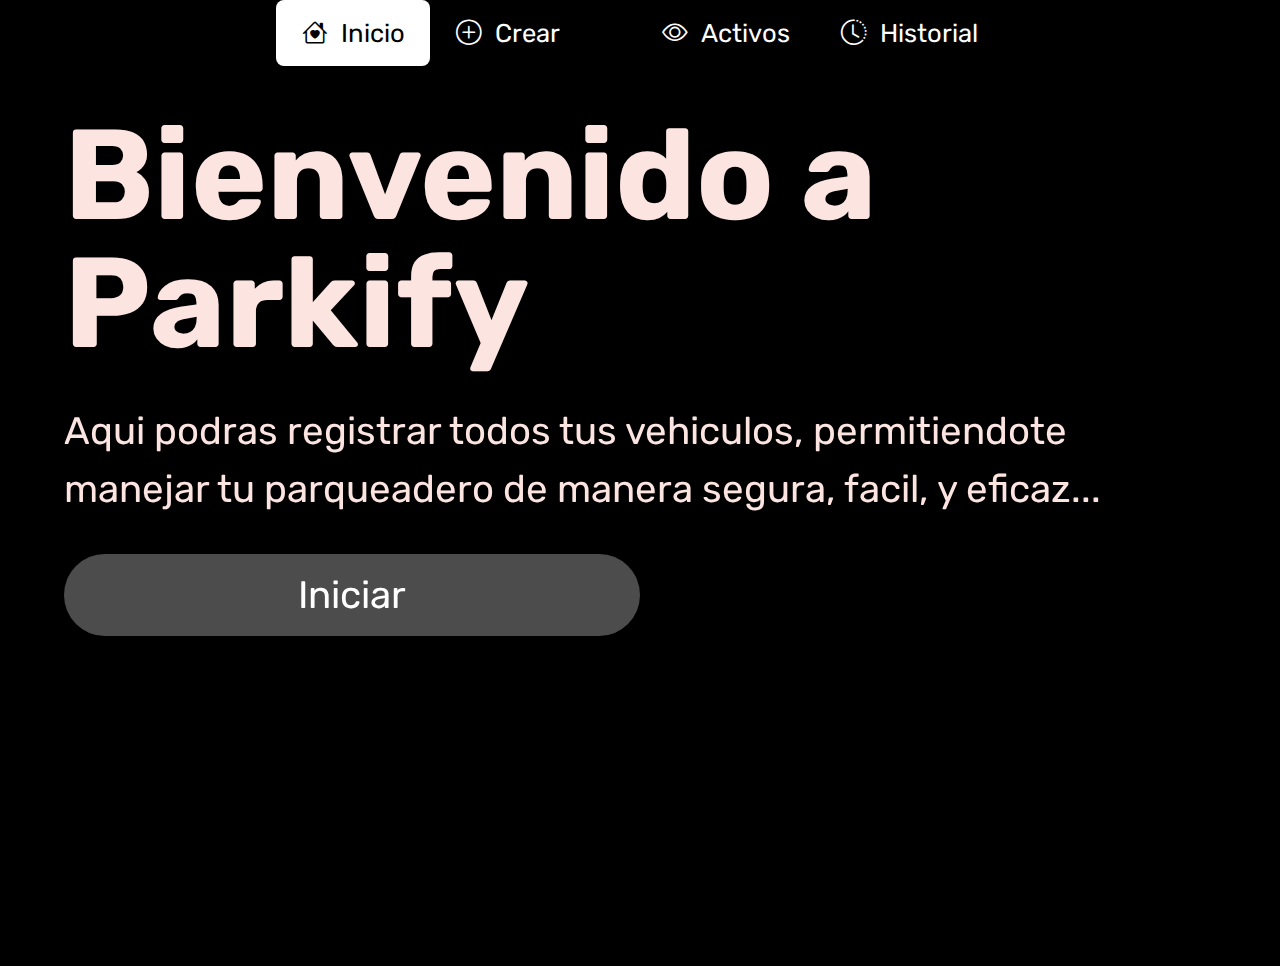
==== commit 55b2471a: "feat: :lipstick: Funcionamiento interno" ====
--- a/index.html
+++ b/index.html
@@ -63,8 +63,7 @@
                             <th></th>
                         </tr>
                     </thead>
-                    <tbody id="tabla-body">
-                    </tbody>
+                    <tbody id="tabla-body"></tbody>
                 </table>
             </div>
         </main>
--- a/styles.css
+++ b/styles.css
@@ -89,7 +89,6 @@
     align-items: center;
     justify-content: center;
 }
-/* para el inicio */
 .main-inicio {
     background-image: url("https://upload-os-bbs.hoyolab.com/upload/2023/06/04/345859709/05adb3c2a06cdddf2826b2dbbb6eeae5_4025544552747757028.jpeg");
 }
@@ -103,9 +102,7 @@
     font-size: 10vw;
     line-height: 1;
 }
-.texto-inicio {
-    font-size: 3vw;
-}
+.texto-inicio { font-size: 3vw; }
 .caja-inicio {
     color: var(--clr-inp);
     display: flex;
@@ -123,15 +120,12 @@
     cursor: pointer;
     width: 50%;
     font-size: 3vw;
-    margin: auto;
     transition: background-color 0.3s ease-in-out;
     &:hover {
         background-color: var(--clr-black); 
     }   
 }
-.formulario {
-    background-image: url("https://i.pinimg.com/originals/e1/c8/7e/e1c87ee027baaf5b8a31d97eb74d1d1d.gif");
-}
+.formulario { background-image: url("https://i.pinimg.com/originals/e1/c8/7e/e1c87ee027baaf5b8a31d97eb74d1d1d.gif"); }
 .contenedor-formulario {
     max-width: 70vw;
     padding: 5vh 5vw;
@@ -174,7 +168,6 @@
     transition: all 0.3s ease;
     color: var(--clr-inp);
 }
-
 form .button {
     width: 100%;
     height: 40px;
@@ -213,9 +206,7 @@
     font-size: 2vw;
     max-width: 60%;
 }
-thead {
-    background: var(--clr-blue-dark);
-}
+thead { background: var(--clr-blue-dark); }
 th {
     padding: 20px 15px ;
     font-weight: 700;
@@ -244,9 +235,7 @@
     font-size: 1vw;
 }
 .boton-eliminar {background-color: var(--clr-red);}
-.boton-editar {
-    background-color: var(--clr-blue-dark);
-}
+.boton-editar { background-color: var(--clr-blue-dark); }
 #totalidad {
     font-size: 2vw;
     margin-bottom: 2vh;
@@ -262,12 +251,8 @@
     cursor: pointer;
     &:hover {background-color: var(--clr-white); color: var(--clr-black);}
 }
-.count {
-    display: flex;
-}
-#media-query{
-    display: none;
-}
+.count { display: flex; }
+#media-query{ display: none;}
 #busc {
     display: flex;
     margin-bottom: 2vh;
@@ -283,12 +268,8 @@
     transition: all 0.3s ease;
     color: var(--clr-inp);
 }
-#busc button {
-    cursor: auto;
-}
-.oculto{
-    display: none;
-}
+#busc button { cursor: auto; }
+.oculto{ display: none; }
 @media (max-width: 768px) {
     .container{ filter: blur(10px); }
     .tabla-container, .contenedor-formulario{ display: none; }
@@ -301,14 +282,12 @@
         align-items: center;
         top: 0;
         position: fixed;
-        z-index: 1000;
+        z-index: 10000;
         color: var(--clr-white);
         padding: 5vw;
         text-align: center;
     }
-    #media-query p {
-        font-size:5vw;
-    }
+    #media-query p { font-size:5vw; }
     #media-query h2 {
         font-size:15vw;
         line-height: 1;
